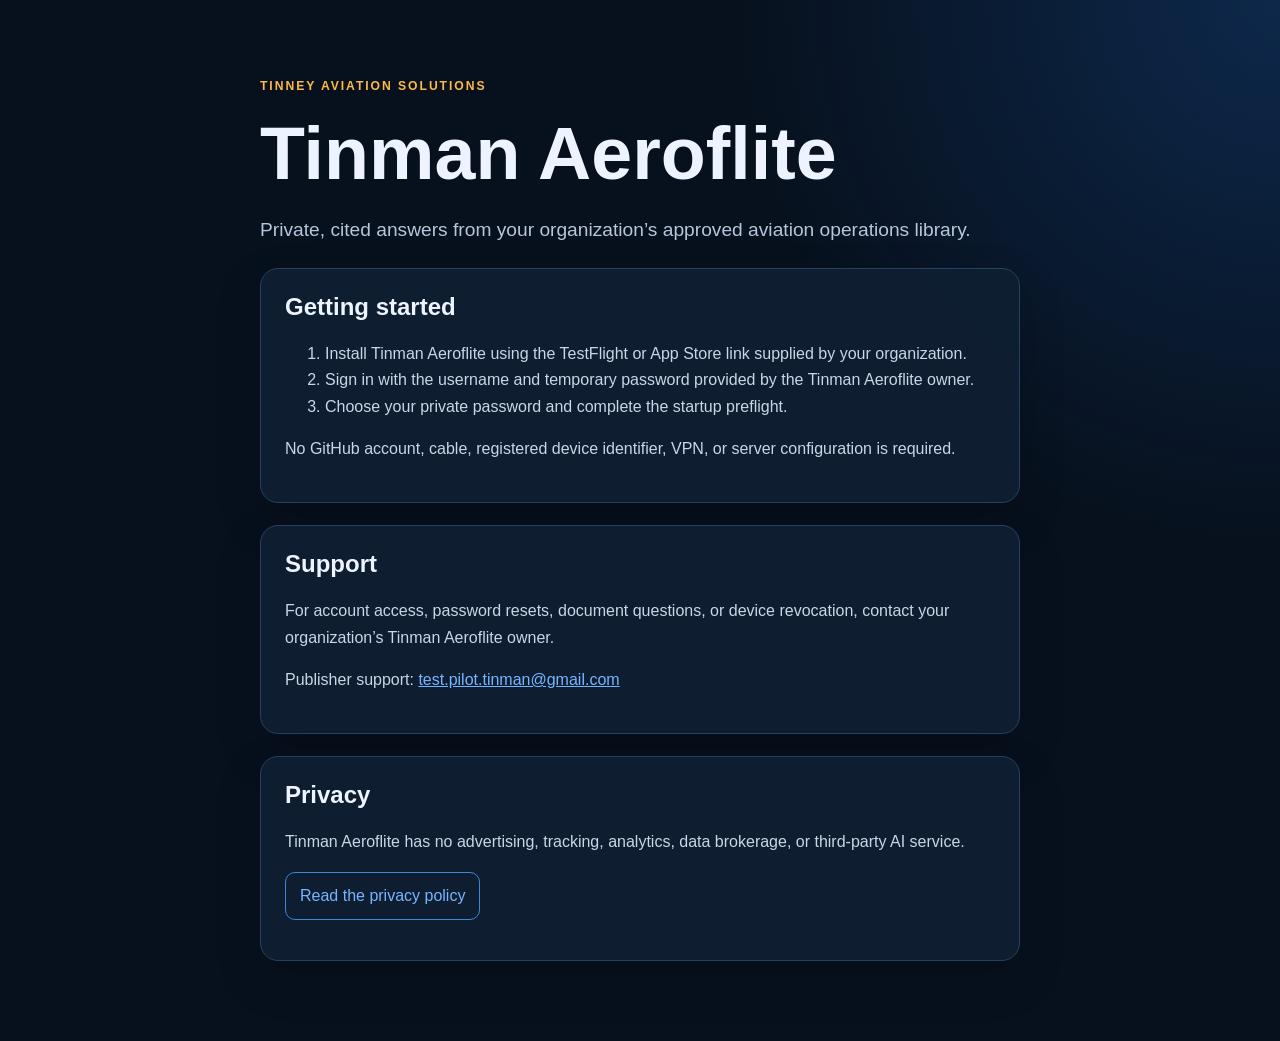
==== index.html @ e679e321 "Publish Tinman Aeroflite support and privacy pages" ====
<!doctype html>
<html lang="en">
<head>
  <meta charset="utf-8">
  <meta name="viewport" content="width=device-width, initial-scale=1">
  <title>Tinman Aeroflite Support</title>
  <meta name="description" content="Support and privacy information for Tinman Aeroflite.">
  <link rel="stylesheet" href="styles.css">
</head>
<body>
  <main>
    <p class="eyebrow">TINNEY AVIATION SOLUTIONS</p>
    <h1>Tinman Aeroflite</h1>
    <p class="lead">Private, cited answers from your organization’s approved aviation operations library.</p>

    <section>
      <h2>Getting started</h2>
      <ol>
        <li>Install Tinman Aeroflite using the TestFlight or App Store link supplied by your organization.</li>
        <li>Sign in with the username and temporary password provided by the Tinman Aeroflite owner.</li>
        <li>Choose your private password and complete the startup preflight.</li>
      </ol>
      <p>No GitHub account, cable, registered device identifier, VPN, or server configuration is required.</p>
    </section>

    <section>
      <h2>Support</h2>
      <p>For account access, password resets, document questions, or device revocation, contact your organization’s Tinman Aeroflite owner.</p>
      <p>Publisher support: <a href="mailto:test.pilot.tinman@gmail.com">test.pilot.tinman@gmail.com</a></p>
    </section>

    <section>
      <h2>Privacy</h2>
      <p>Tinman Aeroflite has no advertising, tracking, analytics, data brokerage, or third-party AI service.</p>
      <p><a class="button" href="privacy.html">Read the privacy policy</a></p>
    </section>
  </main>
</body>
</html>
---- styles.css ----
:root {
  color-scheme: dark;
  font-family: -apple-system, BlinkMacSystemFont, "Segoe UI", sans-serif;
  background: #07111e;
  color: #edf4ff;
}

* { box-sizing: border-box; }

body {
  margin: 0;
  min-height: 100vh;
  background:
    radial-gradient(circle at top right, rgba(38, 132, 255, .20), transparent 34rem),
    #07111e;
}

main {
  width: min(760px, calc(100% - 32px));
  margin: 0 auto;
  padding: 64px 0 80px;
}

.eyebrow {
  color: #ffb949;
  font-size: .76rem;
  font-weight: 800;
  letter-spacing: .16em;
}

h1 { font-size: clamp(2.4rem, 8vw, 4.6rem); margin: .2em 0; }
h2 { margin-top: 0; }
.lead { color: #b7c6da; font-size: 1.2rem; line-height: 1.6; }

section {
  margin-top: 22px;
  padding: 24px;
  background: rgba(15, 31, 51, .88);
  border: 1px solid #25415f;
  border-radius: 18px;
  box-shadow: 0 18px 44px rgba(0, 0, 0, .22);
}

p, li { line-height: 1.65; color: #c9d6e7; }
a { color: #77b5ff; }
.button { display: inline-block; padding: 10px 14px; border: 1px solid #4285d4; border-radius: 10px; text-decoration: none; }
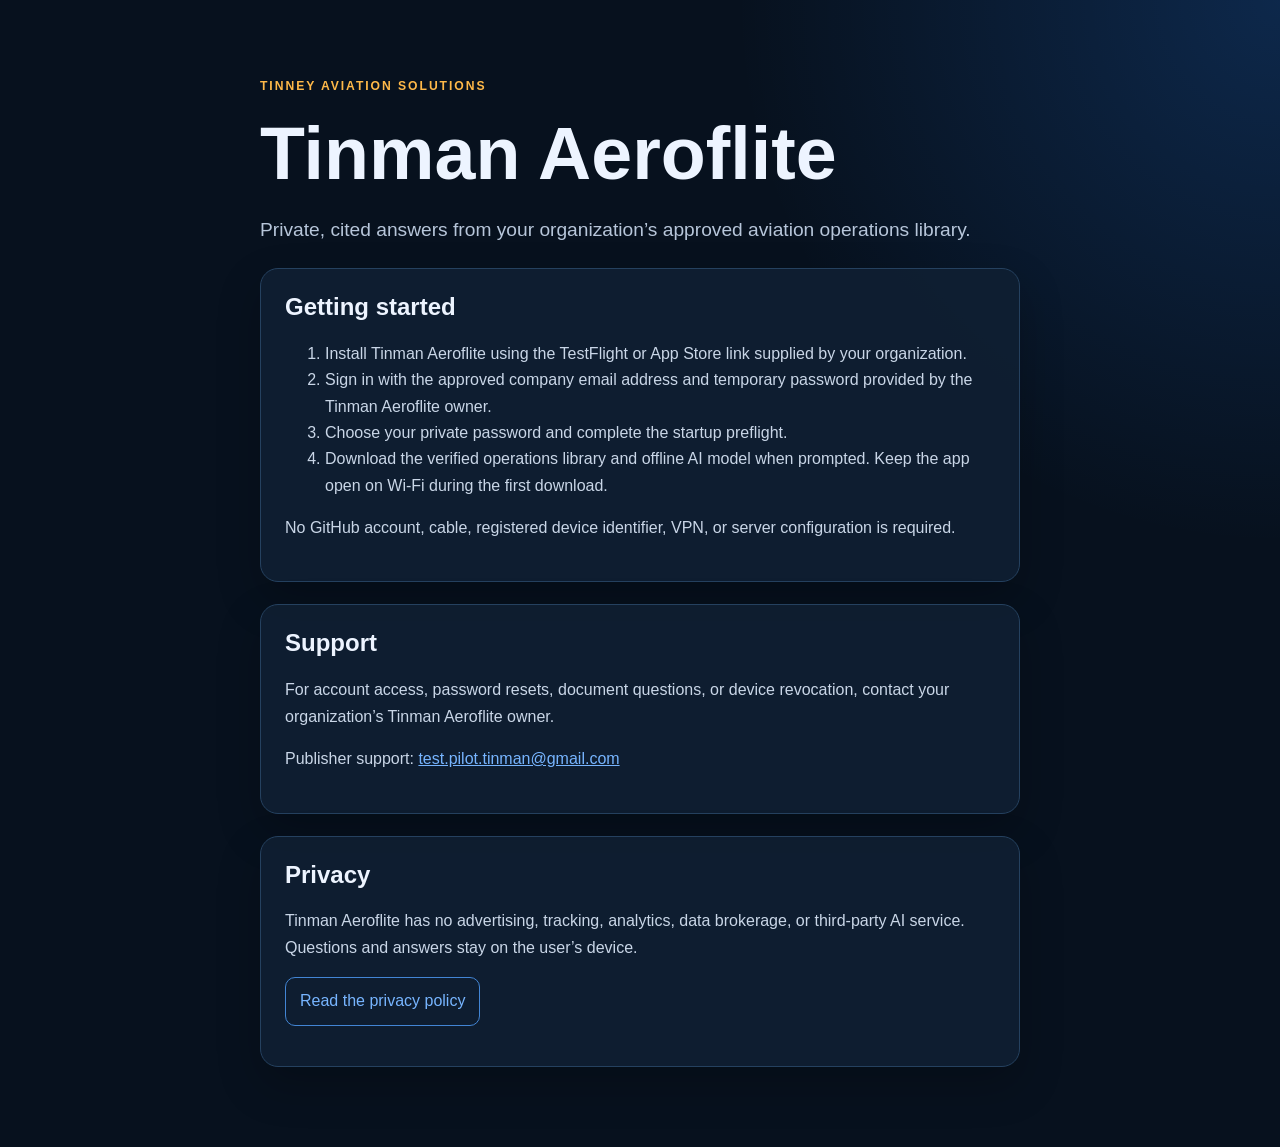
==== commit f9d564af: "Update support privacy for on-device AI" ====
--- a/index.html
+++ b/index.html
@@ -17,8 +17,9 @@
       <h2>Getting started</h2>
       <ol>
         <li>Install Tinman Aeroflite using the TestFlight or App Store link supplied by your organization.</li>
-        <li>Sign in with the username and temporary password provided by the Tinman Aeroflite owner.</li>
+        <li>Sign in with the approved company email address and temporary password provided by the Tinman Aeroflite owner.</li>
         <li>Choose your private password and complete the startup preflight.</li>
+        <li>Download the verified operations library and offline AI model when prompted. Keep the app open on Wi-Fi during the first download.</li>
       </ol>
       <p>No GitHub account, cable, registered device identifier, VPN, or server configuration is required.</p>
     </section>
@@ -31,7 +32,7 @@
 
     <section>
       <h2>Privacy</h2>
-      <p>Tinman Aeroflite has no advertising, tracking, analytics, data brokerage, or third-party AI service.</p>
+      <p>Tinman Aeroflite has no advertising, tracking, analytics, data brokerage, or third-party AI service. Questions and answers stay on the user’s device.</p>
       <p><a class="button" href="privacy.html">Read the privacy policy</a></p>
     </section>
   </main>
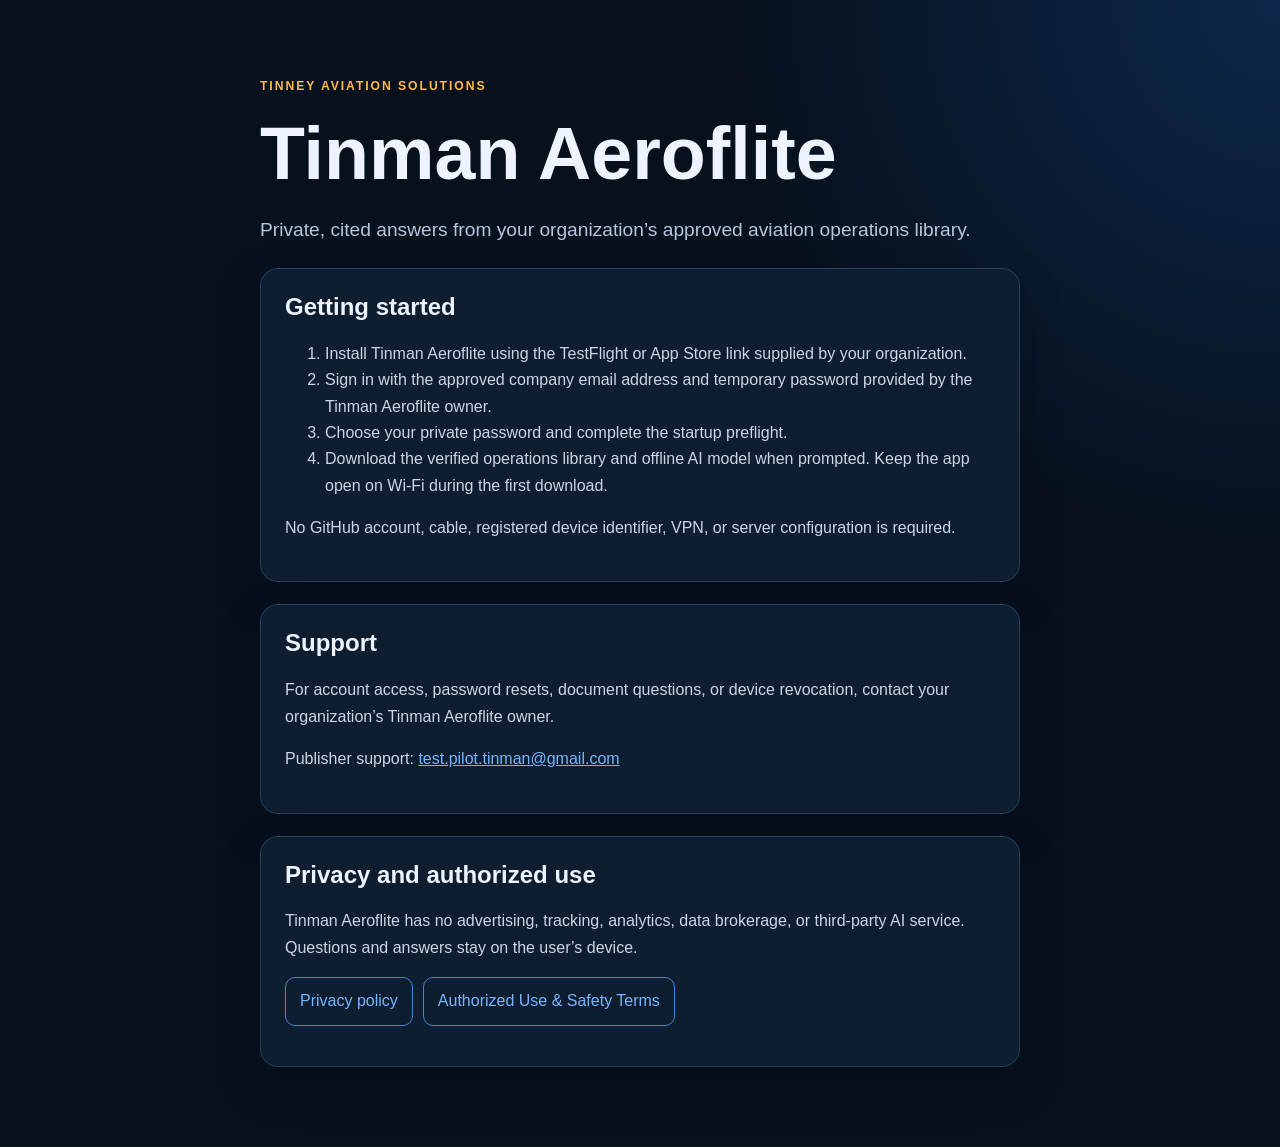
==== commit 01c26e8e: "Add Aeroflite safety terms and refresh privacy policy" ====
--- a/index.html
+++ b/index.html
@@ -31,9 +31,9 @@
     </section>
 
     <section>
-      <h2>Privacy</h2>
+      <h2>Privacy and authorized use</h2>
       <p>Tinman Aeroflite has no advertising, tracking, analytics, data brokerage, or third-party AI service. Questions and answers stay on the user’s device.</p>
-      <p><a class="button" href="privacy.html">Read the privacy policy</a></p>
+      <p class="actions"><a class="button" href="privacy.html">Privacy policy</a> <a class="button" href="terms.html">Authorized Use &amp; Safety Terms</a></p>
     </section>
   </main>
 </body>
--- a/styles.css
+++ b/styles.css
@@ -44,3 +44,5 @@
 p, li { line-height: 1.65; color: #c9d6e7; }
 a { color: #77b5ff; }
 .button { display: inline-block; padding: 10px 14px; border: 1px solid #4285d4; border-radius: 10px; text-decoration: none; }
+.actions { display: flex; flex-wrap: wrap; gap: 10px; }
+.notice { border-left: 4px solid #e63946; }
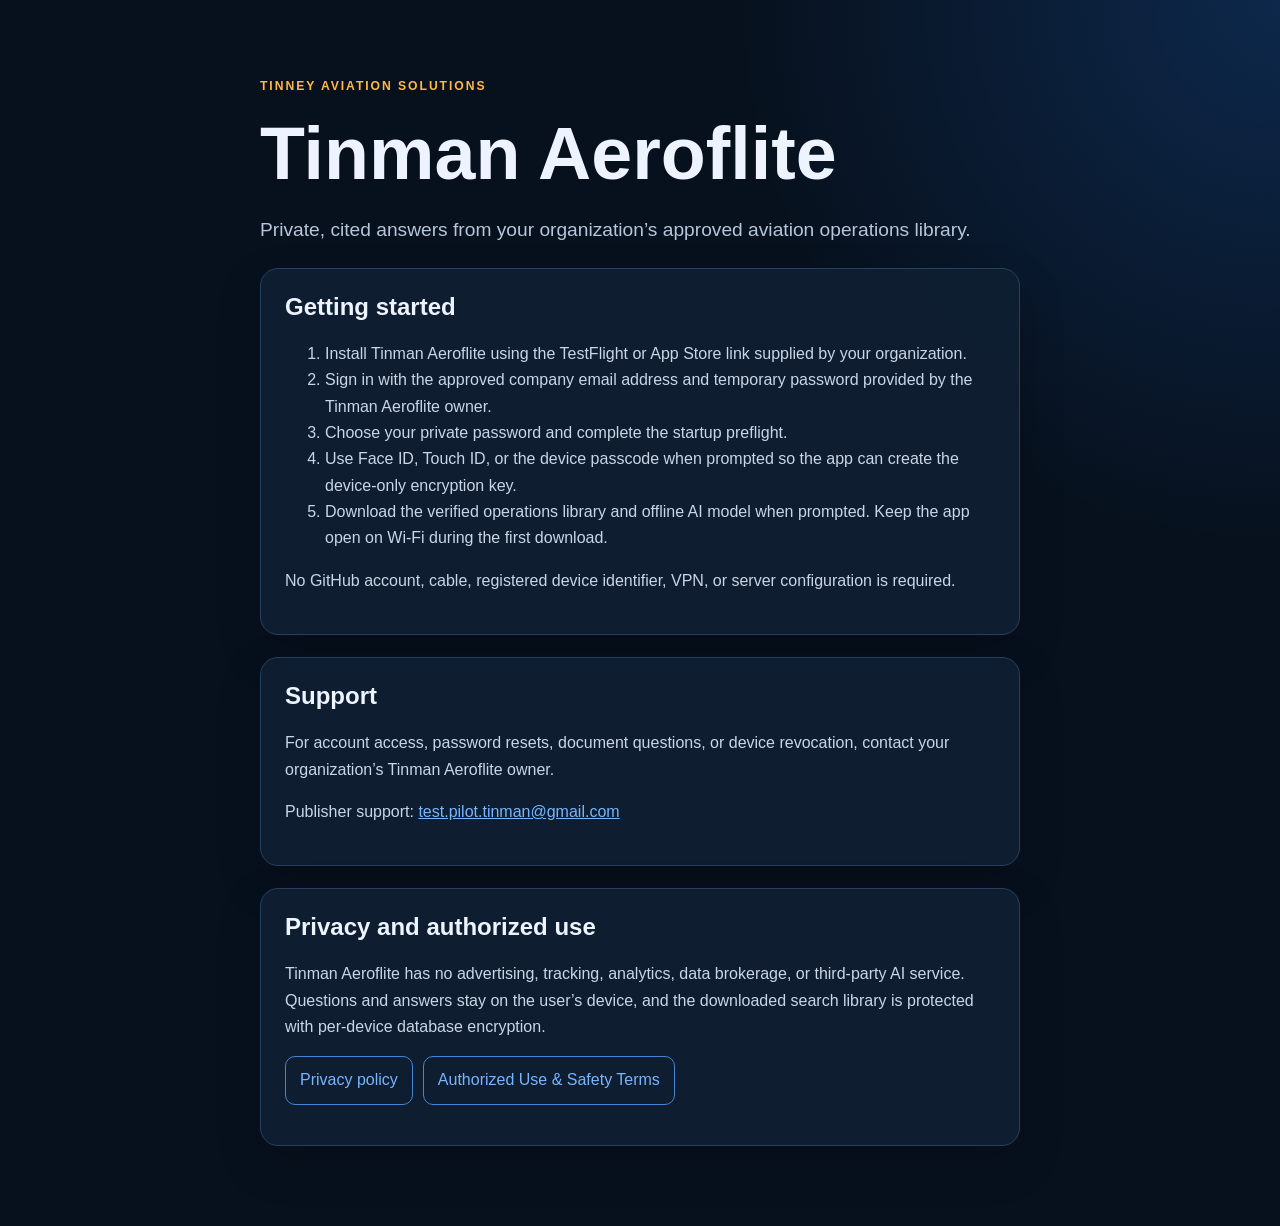
==== commit 26175365: "Document encrypted local library" ====
--- a/index.html
+++ b/index.html
@@ -19,6 +19,7 @@
         <li>Install Tinman Aeroflite using the TestFlight or App Store link supplied by your organization.</li>
         <li>Sign in with the approved company email address and temporary password provided by the Tinman Aeroflite owner.</li>
         <li>Choose your private password and complete the startup preflight.</li>
+        <li>Use Face ID, Touch ID, or the device passcode when prompted so the app can create the device-only encryption key.</li>
         <li>Download the verified operations library and offline AI model when prompted. Keep the app open on Wi-Fi during the first download.</li>
       </ol>
       <p>No GitHub account, cable, registered device identifier, VPN, or server configuration is required.</p>
@@ -32,7 +33,7 @@
 
     <section>
       <h2>Privacy and authorized use</h2>
-      <p>Tinman Aeroflite has no advertising, tracking, analytics, data brokerage, or third-party AI service. Questions and answers stay on the user’s device.</p>
+      <p>Tinman Aeroflite has no advertising, tracking, analytics, data brokerage, or third-party AI service. Questions and answers stay on the user’s device, and the downloaded search library is protected with per-device database encryption.</p>
       <p class="actions"><a class="button" href="privacy.html">Privacy policy</a> <a class="button" href="terms.html">Authorized Use &amp; Safety Terms</a></p>
     </section>
   </main>
